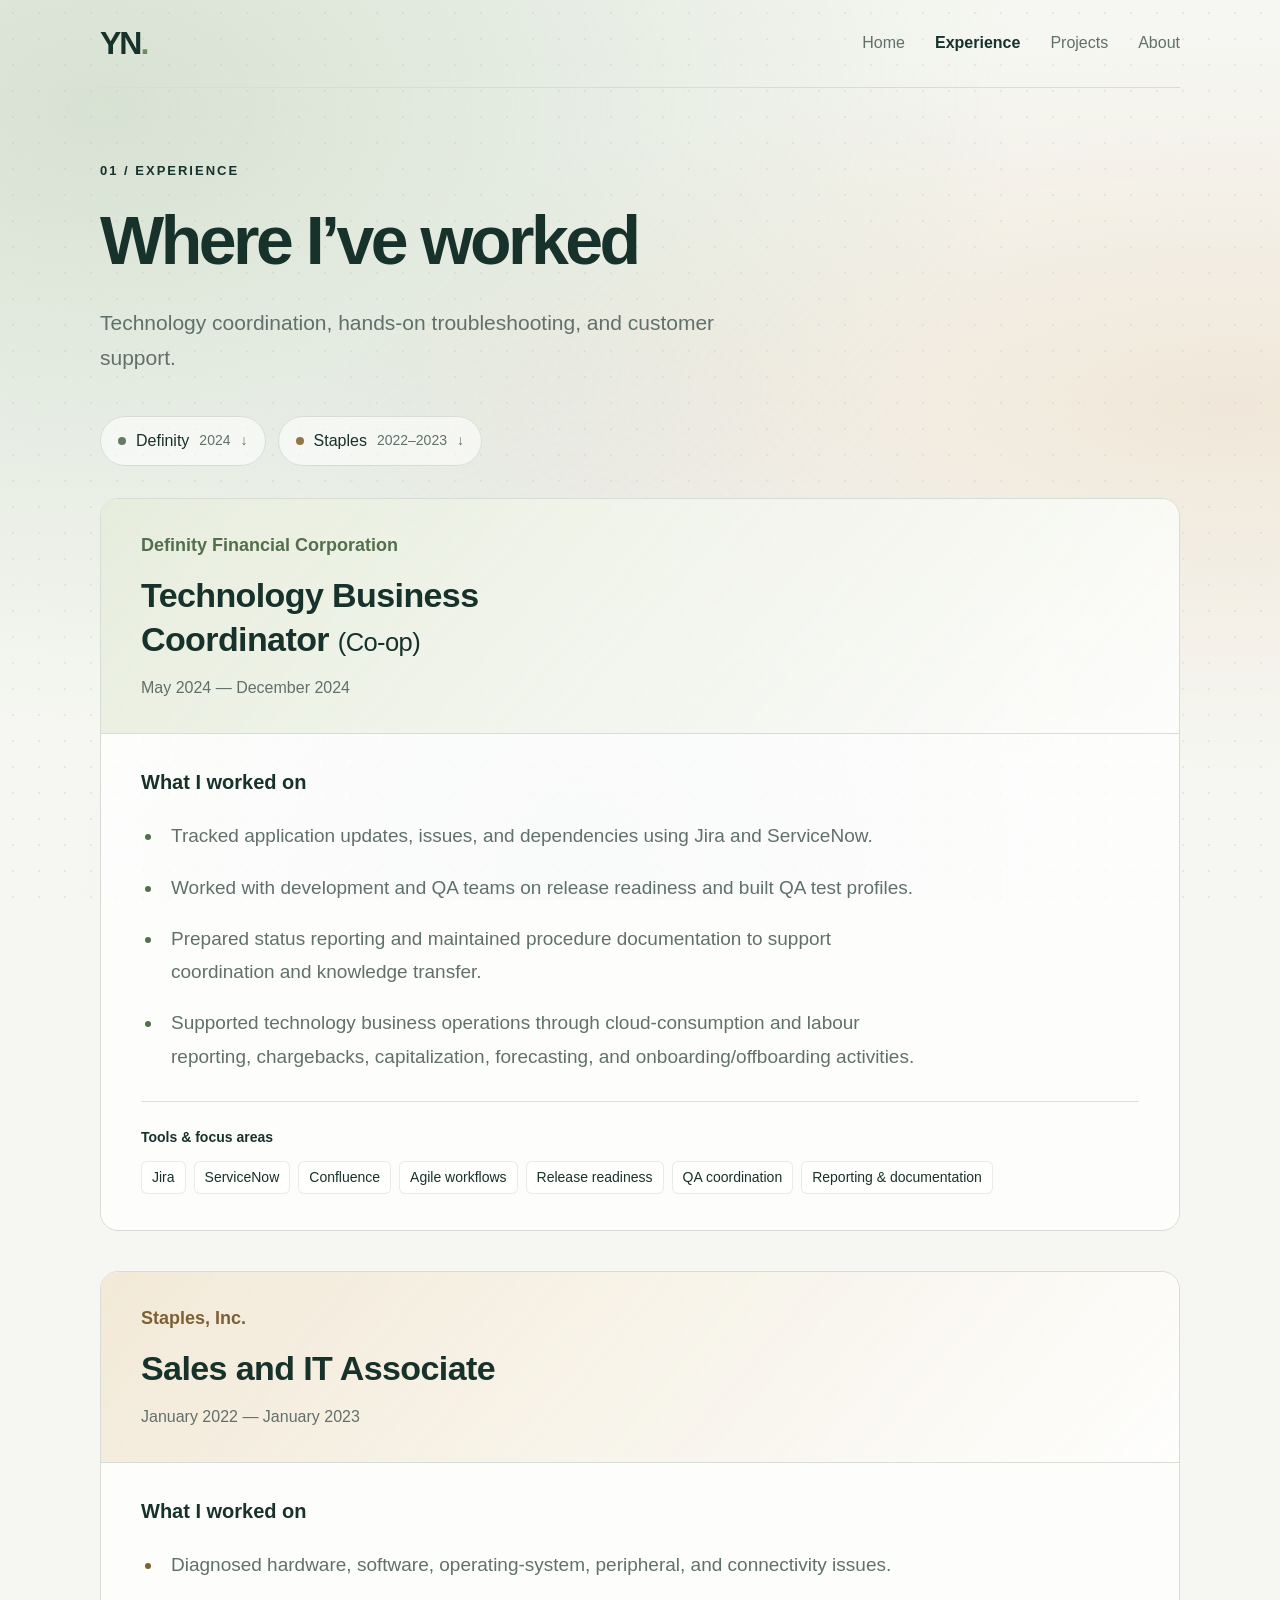
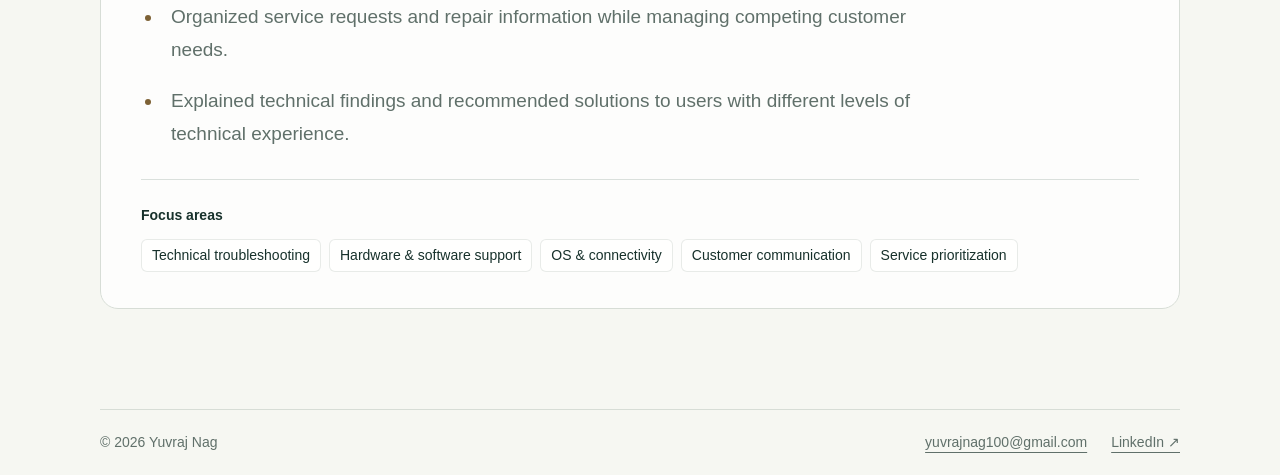
==== experience.html @ 5edb72cf "Add portfolio files" ====
<!doctype html>
<html lang="en"><head><meta charset="utf-8"><meta name="viewport" content="width=device-width,initial-scale=1"><meta name="description" content="Technology and customer support experience of Yuvraj Nag."><title>Experience | Yuvraj Nag</title><link rel="stylesheet" href="./styles.css"></head>
<body><a class="skip" href="#main">Skip to content</a><header class="site-header wrap"><a class="brand" href="./index.html" aria-label="Yuvraj Nag home">YN<span>.</span></a><nav aria-label="Main navigation"><a href="./index.html">Home</a><a class="active" href="./experience.html" aria-current="page">Experience</a><a href="./projects.html">Projects</a><a href="./about.html">About</a></nav></header>
<main id="main" class="wrap page-main"><header class="page-heading"><p class="eyebrow">01 / EXPERIENCE</p><h1>Where I’ve worked</h1><p>Technology coordination, hands-on troubleshooting, and customer support.</p></header>

<nav class="experience-jump" aria-label="Jump to a role">
  <a href="#definity"><span class="experience-jump-dot" aria-hidden="true"></span>Definity <span>2024</span><span aria-hidden="true">↓</span></a>
  <a href="#staples"><span class="experience-jump-dot" aria-hidden="true"></span>Staples <span>2022–2023</span><span aria-hidden="true">↓</span></a>
</nav>
<section class="experience-stack" aria-label="Work experience">
  <article id="definity" class="role-card experience-definity" aria-labelledby="definity-title"><header class="role-header"><p class="role-company">Definity Financial Corporation</p><h2 id="definity-title">Technology Business Coordinator <span>(Co-op)</span></h2><p class="role-period"><time datetime="2024-05">May 2024</time> — <time datetime="2024-12">December 2024</time></p></header><div class="role-body"><h3>What I worked on</h3><ul class="role-duties"><li>Tracked application updates, issues, and dependencies using Jira and ServiceNow.</li>
<li>Worked with development and QA teams on release readiness and built QA test profiles.</li>
<li>Prepared status reporting and maintained procedure documentation to support coordination and knowledge transfer.</li>
<li>Supported technology business operations through cloud-consumption and labour reporting, chargebacks, capitalization, forecasting, and onboarding/offboarding activities.</li></ul><div class="experience-tools"><h3>Tools &amp; focus areas</h3><ul><li>Jira</li><li>ServiceNow</li><li>Confluence</li><li>Agile workflows</li><li>Release readiness</li><li>QA coordination</li><li>Reporting &amp; documentation</li></ul></div></div></article>
  <article id="staples" class="role-card experience-staples" aria-labelledby="staples-title"><header class="role-header"><p class="role-company">Staples, Inc.</p><h2 id="staples-title">Sales and IT Associate</h2><p class="role-period"><time datetime="2022-01">January 2022</time> — <time datetime="2023-01">January 2023</time></p></header><div class="role-body"><h3>What I worked on</h3><ul class="role-duties"><li>Diagnosed hardware, software, operating-system, peripheral, and connectivity issues.</li>
<li>Organized service requests and repair information while managing competing customer needs.</li>
<li>Explained technical findings and recommended solutions to users with different levels of technical experience.</li></ul><div class="experience-tools"><h3>Focus areas</h3><ul><li>Technical troubleshooting</li><li>Hardware &amp; software support</li><li>OS &amp; connectivity</li><li>Customer communication</li><li>Service prioritization</li></ul></div></div></article>
</section></main><footer class="site-footer wrap"><span>© 2026 Yuvraj Nag</span><div class="footer-contact"><a href="mailto:yuvrajnag100@gmail.com">yuvrajnag100@gmail.com</a><a href="https://www.linkedin.com/in/yuvraj-nag-0785a8213/">LinkedIn <span aria-hidden="true">↗</span></a></div></footer></body></html>
---- styles.css ----
:root{--paper:#f6f7f2;--ink:#17312b;--muted:#60706a;--line:#d7ddd6;--accent:#6e8b62;--max:1080px}*{box-sizing:border-box}html{scroll-behavior:smooth}body{margin:0;background:var(--paper);color:var(--ink);font-family:Arial,Helvetica,sans-serif;font-size:19px;line-height:1.65}a{color:inherit;text-underline-offset:5px}.wrap{width:min(100% - 48px,var(--max));margin-inline:auto}.skip{position:absolute;top:-100px;left:16px;background:#fff;padding:10px;z-index:10}.skip:focus{top:12px}:focus-visible{outline:3px solid #75965f;outline-offset:4px}.site-header{height:88px;display:flex;align-items:center;justify-content:space-between;border-bottom:1px solid var(--line)}.brand{font-size:32px;font-weight:800;letter-spacing:-2px;text-decoration:none}.brand span{color:var(--accent)}nav{display:flex;gap:30px;font-size:16px}nav a{text-decoration:none;color:var(--muted)}nav a:hover,nav a.active{color:var(--ink)}nav a.active{font-weight:700}.eyebrow{font-size:13px;line-height:1.4;font-weight:700;letter-spacing:2px;margin:0 0 22px}.home-main{min-height:calc(100vh - 154px);display:grid;grid-template-columns:minmax(0,1.2fr) minmax(0,1fr);gap:64px;align-items:center;padding-top:70px;padding-bottom:70px}.home-intro h1,.page-heading h1{font-size:clamp(44px,6vw,72px);line-height:1.02;letter-spacing:-3.5px;margin:0 0 28px}.lead{max-width:590px;font-size:21px;color:var(--muted)}.availability{font-size:15px;color:var(--muted);margin-top:34px}.availability span{color:var(--accent);margin-right:5px}.home-links{border-top:1px solid var(--line)}.home-link{display:grid;grid-template-columns:34px 1fr auto;gap:18px;align-items:center;padding:26px 4px;border-bottom:1px solid var(--line);text-decoration:none;transition:padding .18s ease,background .18s ease}.home-link:hover{padding-left:14px;background:rgba(255,255,255,.45)}.home-link strong{display:block;font-size:30px;letter-spacing:-.5px}.link-number{display:block;color:var(--muted);font-size:14px}.arrow{font-size:20px}.site-footer{min-height:66px;display:flex;align-items:center;justify-content:space-between;border-top:1px solid var(--line);font-size:14px;color:var(--muted)}.page-main{padding-top:74px;padding-bottom:100px}.page-heading{max-width:760px;margin-bottom:70px}.page-heading>p:not(.eyebrow){color:var(--muted);font-size:21px;max-width:680px}.page-heading h1{font-size:clamp(46px,5.5vw,68px)}.project-list,.timeline{border-top:1px solid var(--line)}.project-row{display:grid;grid-template-columns:260px minmax(0,1fr);gap:55px;padding:38px 0;border-bottom:1px solid var(--line)}.project-meta{display:flex;flex-direction:column;align-items:flex-start;gap:14px}.tag{font-size:12px;font-weight:700;letter-spacing:1px;border:1px solid #bdc8bb;padding:4px 7px;border-radius:3px}.date{font-size:14px;color:var(--muted)}.project-copy{max-width:690px}.project-copy h2,.job h2{font-size:32px;line-height:1.2;letter-spacing:-.8px;margin:0 0 5px}.subtitle{font-size:15px;color:var(--muted);margin:0 0 16px}.project-copy>p:not(.subtitle):not(.tools),.job>div:last-child{color:var(--muted)}.tools{font-size:14px;color:#496447;margin-top:22px}.metrics{display:flex;gap:55px;margin:25px 0}.metrics strong{display:block;font-size:30px;line-height:1.2}.metrics span{display:block;font-size:13px;color:var(--muted)}details{border-top:1px solid var(--line);padding-top:14px;margin-top:22px}summary{display:flex;justify-content:space-between;cursor:pointer;list-style:none;font-size:15px;font-weight:700}summary::-webkit-details-marker{display:none}details[open] summary span{transform:rotate(45deg)}.detail{padding-top:8px;color:var(--muted);font-size:17px}.detail h3{font-size:16px;color:var(--ink);margin:18px 0 4px}.job{display:grid;grid-template-columns:1fr 1.5fr;gap:70px;padding:38px 0;border-bottom:1px solid var(--line)}.job p{margin-top:0}.job ul{padding-left:18px;margin-top:0}.job li{margin-bottom:10px}.about-grid{display:grid;grid-template-columns:1fr 1fr;gap:80px;padding:38px 0 80px;border-top:1px solid var(--line)}.about-grid h2{font-size:30px;margin-top:0}.about-grid p{color:var(--muted)}.skill-groups>div{padding:0 0 18px;margin-bottom:18px;border-bottom:1px solid var(--line)}.skill-groups h3{font-size:15px;text-transform:uppercase;letter-spacing:1px;margin:0 0 5px}.skill-groups p{margin:0}.contact-panel{background:var(--ink);color:var(--paper);padding:44px;border-radius:10px}.contact-panel h2{font-size:34px;letter-spacing:-1px;margin:0 0 8px}.contact-panel>p:not(.eyebrow){color:#cbd7d1}.contact-links{display:flex;align-items:center;gap:24px;margin-top:24px}.button{display:inline-block;background:#c9eb96;color:var(--ink);font-size:16px;font-weight:700;text-decoration:none;padding:12px 18px;border-radius:5px}
@media(max-width:900px){.wrap{width:min(100% - 36px,var(--max))}.site-header{min-height:88px;height:auto;gap:16px;flex-wrap:wrap;padding-block:16px}nav{gap:17px;font-size:15px}.home-main{grid-template-columns:1fr;gap:52px;align-content:center;padding-top:52px;padding-bottom:60px}.home-intro h1,.page-heading h1{font-size:45px;letter-spacing:-2.3px}.lead{font-size:19px}.page-main{padding-top:52px;padding-bottom:70px}.page-heading{margin-bottom:46px}.project-row,.job,.about-grid{grid-template-columns:1fr;gap:22px}.project-row,.job{padding:30px 0}.project-meta{flex-direction:row;flex-wrap:wrap;justify-content:space-between;align-items:center}.about-grid{gap:35px;padding-bottom:55px}.contact-panel{padding:30px}.site-footer{flex-wrap:wrap;gap:12px;padding-top:20px;padding-bottom:20px}}
@media(max-width:430px){nav{gap:14px;font-size:15px;flex-wrap:wrap}.brand{font-size:28px}.home-intro h1,.page-heading h1{font-size:39px}.home-link{grid-template-columns:26px 1fr auto;gap:11px}.home-link strong{font-size:26px}.contact-links{align-items:flex-start;flex-direction:column}.metrics{gap:30px;flex-wrap:wrap}}@media(prefers-reduced-motion:reduce){html{scroll-behavior:auto}.home-link{transition:none}}

/* Short introduction and readable text at every screen size. */
.home-intro h1{font-size:clamp(48px,5.7vw,72px);letter-spacing:-2.5px;line-height:1.08;overflow-wrap:normal}
.intro-label{font-size:22px;font-weight:600;letter-spacing:-.3px;margin:32px 0 10px}
.home-intro .lead{margin-top:0}
.home-link{padding-block:30px}
.home-link>span:nth-child(2){min-width:0}

.site-footer{gap:16px;flex-wrap:wrap;padding-block:20px}
.site-footer a{overflow-wrap:anywhere}
.project-copy,.job>div,.about-grid>div{min-width:0}
.project-copy h2,.job h2{overflow-wrap:anywhere}
.page-heading h1{line-height:1.12}
@media(max-width:430px){.home-intro h1{font-size:48px;letter-spacing:-2px}.home-main{gap:40px}.lead{font-size:20px}.page-heading h1{font-size:42px}.home-link strong{font-size:28px}.project-copy h2,.job h2{font-size:28px}}

/* A quiet wash of colour with a light dotted texture. No image downloads. */
body{
  isolation:isolate;
  background-color:var(--paper);
}
body::before{
  content:"";
  position:fixed;
  inset:0;
  z-index:-1;
  pointer-events:none;
  background:
    radial-gradient(ellipse at 8% 12%,rgba(155,185,151,.34),transparent 55%),
    radial-gradient(ellipse at 96% 45%,rgba(228,195,160,.30),transparent 52%),
    radial-gradient(ellipse at 45% 100%,rgba(181,192,212,.23),transparent 50%),
    radial-gradient(circle,rgba(58,86,65,.09) .7px,transparent .9px);
  background-size:auto,auto,auto,26px 26px;
}
.home-links{border-top-color:rgba(74,103,78,.23)}
.home-link{
  grid-template-columns:62px minmax(0,1fr) auto;
  gap:20px;
  padding:32px 12px;
  border-bottom-color:rgba(74,103,78,.23);
  transition:background .18s ease;
}
.home-link:hover,.home-link:focus-visible{
  padding-left:12px;
  background:rgba(255,255,255,.48);
}
.link-number{
  font-size:44px;
  font-weight:400;
  font-variant-numeric:tabular-nums;
  line-height:1;
  letter-spacing:-2px;
  color:#647b63;
}
.home-link .arrow{font-size:26px;color:#647b63}
@media(max-width:430px){
  .home-link{grid-template-columns:44px minmax(0,1fr) auto;gap:12px;padding:28px 4px}
  .home-link:hover,.home-link:focus-visible{padding-left:4px}
  .link-number{font-size:34px;letter-spacing:-1.5px}
  .home-link .arrow{font-size:23px}
}
@media(prefers-reduced-motion:reduce){.home-link{transition:none}}
@media print{body::before{display:none}}

/* Small, responsive interactions; all movement is opt-in to motion preferences. */
.home-link{position:relative;border-radius:8px}
.brand,nav a,.contact-links>a,.site-footer a{display:inline-block}
summary{border-radius:4px}
@media(prefers-reduced-motion:no-preference){
  .home-link,.button{
    transition:transform 380ms cubic-bezier(.2,1.65,.4,1),
      box-shadow 240ms ease,background 180ms ease;
  }
  .brand,nav a,.contact-links>a:not(.button),.site-footer a,summary{
    transition:transform 300ms cubic-bezier(.2,1.6,.4,1),color 180ms ease;
  }
  .home-link .link-number,.home-link .arrow{
    transition:transform 420ms cubic-bezier(.2,1.7,.4,1);
  }
  summary span{
    display:inline-block;
    transition:transform 350ms cubic-bezier(.2,1.6,.4,1);
  }
  .home-link:focus-visible,.button:focus-visible{
    transform:translateY(-3px);
    box-shadow:0 10px 24px rgba(23,49,43,.10);
  }
  @media(hover:hover) and (pointer:fine){
    .home-link:hover{
      transform:translateY(-4px);
      box-shadow:0 12px 28px rgba(23,49,43,.10);
      z-index:1;
    }
    .home-link:hover .link-number{transform:translateY(-2px) rotate(-5deg)}
    .home-link:hover .arrow{transform:translate(3px,-3px)}
    .button:hover{
      transform:translateY(-3px) scale(1.025);
      box-shadow:0 8px 20px rgba(23,49,43,.15);
    }
    .brand:hover{transform:rotate(-5deg) scale(1.06)}
    nav a:hover,.contact-links>a:not(.button):hover,.site-footer a:hover{
      transform:translateY(-2px);
    }
    summary:hover{transform:translateX(3px)}
  }
  /* Press feedback also works on touchscreens, without delaying navigation. */
  .home-link:active,.button:active{
    transform:translateY(1px) scale(.98);
    box-shadow:0 2px 6px rgba(23,49,43,.08);
    transition-duration:80ms;
    transition-timing-function:ease-out;
  }
  .brand:active,nav a:active,.contact-links>a:not(.button):active,.site-footer a:active,summary:active{
    transform:scale(.97);
    transition-duration:80ms;
  }
  .home-link:active .link-number,.home-link:active .arrow{transform:none}
  details[open] .detail{animation:detail-reveal 320ms cubic-bezier(.2,1.25,.4,1)}
  @keyframes detail-reveal{
    from{opacity:0;transform:translateY(-5px)}
    to{opacity:1;transform:translateY(0)}
  }
}

/* Project overview and individual project pages. */
.project-main{padding-bottom:80px}
.project-switcher{position:sticky;top:0;z-index:4;display:flex;flex-wrap:wrap;gap:8px;padding:18px 0;background:rgba(246,247,242,.97);border-bottom:1px solid var(--line)}
.project-switcher a{padding:9px 14px;border-radius:24px;font-size:15px;color:var(--ink);white-space:nowrap;text-decoration:none}
.project-switcher a:hover{background:#e3e9de}
.project-switcher a[aria-current="page"]{background:var(--ink);color:var(--paper);font-weight:600}
.project-overview-heading{padding:54px 0 34px;max-width:850px}
.project-overview-heading h1{font-size:clamp(38px,5vw,64px);line-height:1.12;letter-spacing:-2px;margin:0 0 20px}
.project-overview-heading>p:last-child{color:var(--muted);font-size:21px;margin:0}
.project-gallery{display:grid;grid-template-columns:repeat(2,minmax(0,1fr));gap:20px}
.theme-0{--project-tint:#e7eddd;--project-accent:#53704c}
.theme-1{--project-tint:#f2e9d7;--project-accent:#7d6135}
.theme-2{--project-tint:#e0eae9;--project-accent:#3d6d66}
.theme-3{--project-tint:#e8e4ef;--project-accent:#6e5a83}
.theme-4{--project-tint:#e0eaf0;--project-accent:#416c82}
.project-tile{display:flex;flex-direction:column;min-width:0;padding:26px;border:1px solid rgba(65,89,73,.17);border-radius:16px;background:linear-gradient(145deg,var(--project-tint),rgba(255,255,255,.76));text-decoration:none;color:var(--ink)}
.tile-top{display:flex;align-items:center;gap:16px;margin-bottom:25px}
.tile-number{font-size:38px;line-height:1;letter-spacing:-1.5px;color:var(--project-accent)}
.tile-category{font-size:14px;line-height:1.4}
.tile-arrow{margin-left:auto;font-size:26px;color:var(--project-accent)}
.project-tile h2{font-size:28px;line-height:1.2;letter-spacing:-.7px;margin:0}
.project-tile>p{font-size:18px;color:var(--muted);line-height:1.6;margin:16px 0 26px}
.tile-bottom{display:flex;flex-wrap:wrap;align-items:center;justify-content:space-between;gap:12px;margin-top:auto;padding-top:18px;border-top:1px solid rgba(65,89,73,.17);font-size:14px}
.tile-open{font-weight:600;white-space:nowrap}
.case-heading{padding:48px 0 36px}
.case-meta{display:flex;flex-wrap:wrap;justify-content:space-between;gap:12px;font-size:15px;color:var(--muted);margin-bottom:26px}
.case-heading h1{max-width:950px;font-size:clamp(34px,4.7vw,58px);line-height:1.13;letter-spacing:-1.8px;margin:0 0 15px}
.case-subtitle{font-size:17px;color:var(--project-accent);margin:0 0 20px}
.case-lead{font-size:22px;max-width:800px;color:var(--muted);line-height:1.6}
.project-chips{list-style:none;display:flex;flex-wrap:wrap;gap:8px;padding:0;margin:24px 0 0}
.project-chips li{font-size:14px;background:var(--project-tint);border-radius:6px;padding:6px 12px;color:var(--ink)}
.case-layout{display:grid;grid-template-columns:minmax(0,1.3fr) minmax(0,1fr);gap:48px;align-items:start;border-top:1px solid var(--line);padding-top:34px}
.case-story h2,.case-result h2,.case-takeaway h2{font-size:24px;letter-spacing:-.4px;margin:0 0 12px}
.case-story p,.case-story li,.case-result>p:not(.result-highlight):not(.eyebrow),.case-takeaway p{color:var(--muted)}
.case-story p{margin:0 0 32px}.case-story ul{padding-left:22px;margin:0}.case-story li{padding-left:3px;margin-bottom:14px}
.case-result{background:var(--project-tint);border-radius:16px;padding:28px;border:1px solid rgba(65,89,73,.12)}
.result-highlight{font-size:clamp(26px,3vw,38px);line-height:1.2;letter-spacing:-1px;margin:0 0 12px;color:var(--ink);font-weight:600}
.result-caption{font-size:15px;margin:0}.result-divider{border-top:1px solid rgba(65,89,73,.2);margin:26px 0}
.case-result>p:last-child{font-size:17px;margin-bottom:0}
.case-takeaway{margin-top:40px;border-left:3px solid var(--project-accent);padding:4px 0 4px 24px;max-width:850px}.case-takeaway p{margin:0}
.project-pagination{display:grid;grid-template-columns:repeat(2,minmax(0,1fr));gap:24px;border-top:1px solid var(--line);padding-top:24px;margin-top:50px}
.project-pagination a{display:flex;flex-direction:column;gap:8px;padding:14px;border-radius:8px;text-decoration:none;min-width:0}
.project-pagination a:last-child{text-align:right}.project-pagination span{font-size:14px;color:var(--muted)}.project-pagination strong{font-size:18px;line-height:1.4;font-weight:500}.project-pagination a:hover{background:rgba(255,255,255,.5)}
@media(max-width:700px){.project-gallery,.case-layout{grid-template-columns:1fr}.case-layout{gap:28px}.project-switcher{gap:4px;padding:12px 0}.project-switcher a{font-size:14px;padding:7px 10px}.project-overview-heading{padding-top:34px}.case-heading{padding-top:32px}.case-heading h1{letter-spacing:-1px}.case-lead{font-size:20px}.case-result{padding:24px}.project-pagination{gap:8px}.project-pagination a{padding:8px}.project-pagination strong{font-size:16px}}
@media(prefers-reduced-motion:no-preference){
 .project-tile,.project-pagination a{transition:transform 350ms cubic-bezier(.2,1.4,.4,1),box-shadow 200ms ease}
 .tile-arrow{transition:transform 350ms cubic-bezier(.2,1.4,.4,1)}
 @media(hover:hover) and (pointer:fine){.project-tile:hover{transform:translateY(-4px);box-shadow:0 12px 28px rgba(23,49,43,.10)}.project-tile:hover .tile-arrow{transform:translate(3px,-3px)}}
 .project-tile:active{transform:scale(.985)}
 @view-transition{navigation:auto}
 ::view-transition-old(root){animation:project-fade-out 120ms ease both}
 ::view-transition-new(root){animation:project-fade-in 180ms ease both}
 @keyframes project-fade-out{to{opacity:0}}
 @keyframes project-fade-in{from{opacity:0;transform:translateY(4px)}to{opacity:1;transform:none}}
}
@media print{.project-switcher,.project-pagination{display:none}}

/* Figures extracted from the Design III report at their original resolution. */
.rover-models{padding:0 0 38px}
.rover-section-heading h2{font-size:28px;letter-spacing:-.5px;margin:0 0 8px}
.rover-section-heading>p{color:var(--muted);margin:0 0 22px;font-size:18px}
.rover-image-grid{display:grid;grid-template-columns:repeat(2,minmax(0,1fr));gap:24px}
.rover-image-grid figure{margin:0;min-width:0;border:1px solid var(--line);border-radius:12px;overflow:hidden;background:rgba(255,255,255,.65)}
.rover-image-grid figure>a{display:flex;justify-content:center;background:#edf0f3}
.rover-image-grid img{display:block;width:100%;max-width:479px;height:auto;object-fit:contain}
.rover-image-grid figcaption{padding:16px 20px;font-size:15px}
.rover-image-grid figcaption strong,.rover-image-grid figcaption span{display:block}
.rover-image-grid figcaption span{color:var(--muted);margin-top:4px}
.rover-tile-image{display:block;width:100%;max-width:479px;height:auto;margin:0 auto 22px;border-radius:8px}
.rover-source-note{margin-top:34px;padding-top:24px;border-top:1px solid var(--line)}
.rover-source-note h2{font-size:22px;margin:0 0 8px}
.rover-source-note>p{color:var(--muted);font-size:17px}
.rover-source-note .rover-source{font-size:14px;max-width:880px}
@media(max-width:700px){.rover-image-grid{grid-template-columns:1fr}.rover-section-heading h2{font-size:25px}}

/* Report-backed housing results and original appendix figures. */
.housing-results,.housing-figures,.housing-scope{margin-top:40px;padding-top:28px;border-top:1px solid var(--line)}
.housing-results h2,.housing-figures h2,.housing-scope h2{font-size:26px;letter-spacing:-.5px;margin:0 0 20px}
.housing-table-wrap{overflow-x:auto;border:1px solid var(--line);border-radius:12px;background:rgba(255,255,255,.65)}
.housing-table-wrap table{border-collapse:collapse;width:100%;font-size:16px}
.housing-table-wrap caption{text-align:left;padding:18px;color:var(--muted);font-size:14px}
.housing-table-wrap th,.housing-table-wrap td{padding:16px;text-align:right;border-top:1px solid var(--line);white-space:nowrap}
.housing-table-wrap th:first-child{text-align:left;white-space:normal;min-width:180px}
.housing-table-wrap thead{background:#edf1e7}.housing-table-wrap tbody th{font-weight:500}
.housing-ann-row{background:#e3ebd8}
.housing-note{font-size:14px;color:var(--muted)}
.housing-figures figure{margin:0 0 26px;padding:20px;background:rgba(255,255,255,.78);border:1px solid var(--line);border-radius:12px}
.housing-figures figure>a{display:block;max-width:798px;margin:auto}
.housing-figures img{display:block;width:100%;height:auto}
.housing-figures figcaption{max-width:798px;margin:18px auto 0;font-size:16px}
.housing-figures figcaption strong,.housing-figures figcaption span{display:block}
.housing-figures figcaption span{color:var(--muted);margin-top:6px}
.housing-tile-image{display:block;width:100%;height:auto;border-radius:8px;margin:0 0 22px}
.housing-scope>p{color:var(--muted)}
@media(max-width:700px){.housing-figures figure{padding:12px}.housing-table-wrap th,.housing-table-wrap td{padding:12px}.housing-results h2,.housing-figures h2,.housing-scope h2{font-size:24px}}

/* Experience: a shared card layout with a distinct identity for each role. */
.experience-jump{display:flex;flex-wrap:wrap;gap:12px;margin:-30px 0 32px}
.experience-jump a{display:inline-flex;align-items:center;gap:10px;padding:11px 17px;border:1px solid var(--line);border-radius:28px;background:rgba(255,255,255,.58);font-size:16px;color:var(--ink);text-decoration:none}
.experience-jump a>span:not(.experience-jump-dot){font-size:14px;color:var(--muted)}
.experience-jump-dot{width:8px;height:8px;border-radius:50%;background:#647b63;flex-shrink:0}
.experience-jump a:last-child .experience-jump-dot{background:#94754a}
.experience-jump a:hover{background:#edf1e7}
.experience-stack{display:grid;gap:32px}
.experience-definity{--role-tint:#e7eddd;--role-accent:#53704c}
.experience-staples{--role-tint:#f2e9d7;--role-accent:#7d6135}
.experience-card{display:grid;grid-template-columns:minmax(0,1fr) minmax(0,1.5fr);border:1px solid rgba(65,89,73,.18);border-radius:18px;background:rgba(255,255,255,.7);box-shadow:0 6px 22px rgba(23,49,43,.025);scroll-margin-top:24px}
.experience-identity{padding:32px;background:linear-gradient(155deg,var(--role-tint),rgba(255,255,255,.24));border-radius:17px 0 0 17px;border-right:1px solid rgba(65,89,73,.13);min-width:0}
.experience-card-top{display:flex;align-items:center;gap:18px;margin-bottom:32px}
.experience-number{font-size:42px;line-height:1;letter-spacing:-1.5px;font-variant-numeric:tabular-nums;color:var(--role-accent)}
.experience-sector{font-size:14px;color:var(--role-accent);line-height:1.4}
.experience-identity h2{font-size:38px;letter-spacing:-1px;line-height:1.15;margin:0 0 24px}
.experience-identity h2 span{display:block;font-size:17px;font-weight:400;letter-spacing:0;margin-top:7px}
.experience-role{font-size:22px;font-weight:600;line-height:1.4;margin:0 0 18px}
.experience-role>span{font-weight:400;white-space:nowrap}
.experience-period{display:flex;flex-wrap:wrap;gap:5px;font-size:15px;color:var(--muted);margin:0 0 24px}
.experience-context{font-size:17px;line-height:1.65;color:var(--muted)}
.experience-tools{border-top:1px solid rgba(65,89,73,.18);padding-top:22px;margin-top:28px}
.experience-tools h3{font-size:14px;font-weight:600;margin:0 0 12px}
.experience-tools ul{display:flex;flex-wrap:wrap;gap:8px;list-style:none;padding:0;margin:0}
.experience-tools li{padding:5px 10px;background:rgba(255,255,255,.65);border:1px solid rgba(65,89,73,.12);border-radius:6px;font-size:14px;line-height:1.5}
.experience-work{padding:34px;min-width:0}
.experience-work>h3{font-size:22px;letter-spacing:-.4px;margin:0 0 26px}
.experience-responsibilities{list-style:none;padding:0;margin:0}
.experience-responsibilities>li{position:relative;padding:0 0 22px 24px;margin-bottom:22px;border-bottom:1px solid var(--line)}
.experience-responsibilities>li::before{content:"";position:absolute;left:0;top:9px;width:7px;height:7px;border-radius:50%;background:var(--role-accent)}
.experience-responsibilities>li:last-child{padding-bottom:0;margin-bottom:0;border-bottom:0}
.experience-responsibilities h4{font-size:18px;font-weight:600;margin:0 0 8px;line-height:1.4}
.experience-responsibilities p{font-size:18px;color:var(--muted);margin:0;line-height:1.65}
@media(max-width:800px){
 .experience-card{grid-template-columns:1fr}
 .experience-identity{border-right:0;border-bottom:1px solid rgba(65,89,73,.13);border-radius:17px 17px 0 0}
 .experience-card-top{margin-bottom:24px}
}
@media(max-width:480px){
 .experience-identity,.experience-work{padding:24px}
 .experience-identity h2{font-size:34px}
 .experience-role{font-size:21px}
 .experience-jump{gap:8px;margin-top:-20px}
 .experience-jump a{padding:10px 13px;gap:8px}
}
@media(prefers-reduced-motion:no-preference){
 .experience-jump a{transition:transform 320ms cubic-bezier(.2,1.5,.4,1),background 180ms ease}
 @media(hover:hover) and (pointer:fine){.experience-jump a:hover{transform:translateY(-3px)}}
 .experience-jump a:active{transform:scale(.97)}
}
@media print{.experience-jump{display:none}.experience-card{box-shadow:none;break-inside:avoid}}

/* Spacious project summaries and a single reading order for each role. */
.project-overview{max-width:1160px}
.project-overview .project-gallery{grid-template-columns:1fr;gap:32px}
.project-overview .project-tile{display:grid;grid-template-columns:1fr;padding:36px;gap:36px}
.project-overview .project-tile.has-preview{grid-template-columns:minmax(0,.9fr) minmax(0,1.2fr);align-items:center}
.tile-preview{min-width:0;padding:12px;background:rgba(255,255,255,.65);border:1px solid var(--line);border-radius:12px}
.tile-preview img{display:block;width:100%;height:auto;max-width:none;margin:0;border-radius:5px}
.tile-content{min-width:0}
.tile-content .tile-top{margin-bottom:24px}
.tile-content h2{font-size:32px}
.tile-content>p{font-size:19px;line-height:1.7;color:var(--muted);margin:18px 0 28px;max-width:65ch}
.tile-content .tile-bottom{gap:16px;line-height:1.6}
.bi-figure{margin:0 0 40px;border:1px solid var(--line);border-radius:14px;overflow:hidden;background:rgba(255,255,255,.8)}
.bi-figure>a{display:block;padding:12px}
.bi-figure img{display:block;width:100%;height:auto;border-radius:6px}
.bi-figure figcaption{padding:20px 24px;border-top:1px solid var(--line);font-size:16px;line-height:1.65}
.bi-figure figcaption strong,.bi-figure figcaption span{display:block}
.bi-figure figcaption span{color:var(--muted);margin-top:6px}
.bi-section{margin-top:48px}
.bi-section h2{font-size:28px;margin:0 0 14px;letter-spacing:-.5px}
.bi-section>p{max-width:75ch;margin:0 0 24px;color:var(--muted)}
.experience-stack{gap:40px}
.role-card{border:1px solid var(--line);border-radius:18px;overflow:hidden;background:rgba(255,255,255,.75);scroll-margin-top:24px}
.role-header{padding:32px 40px;background:linear-gradient(130deg,var(--role-tint),rgba(255,255,255,.25));border-bottom:1px solid var(--line)}
.role-company{font-size:18px;font-weight:600;color:var(--role-accent);margin:0 0 12px}
.role-header h2{font-size:clamp(26px,3vw,34px);line-height:1.3;letter-spacing:-.6px;max-width:26ch;margin:0 0 14px}
.role-header h2 span{font-size:.75em;font-weight:400;white-space:nowrap}
.role-period{font-size:16px;color:var(--muted);margin:0}
.role-body{padding:32px 40px 36px}
.role-body>h3{font-size:20px;margin:0 0 20px}
.role-duties{padding-left:22px;margin:0;max-width:75ch}
.role-duties li{padding-left:8px;font-size:19px;line-height:1.75;color:var(--muted);margin:0 0 18px}
.role-duties li:last-child{margin-bottom:0}
.role-duties li::marker{color:var(--role-accent)}
.role-body .experience-tools{margin-top:28px;padding-top:24px}
@media(max-width:760px){
 .project-overview .project-tile,.project-overview .project-tile.has-preview{grid-template-columns:1fr;padding:24px;gap:26px}
 .project-overview .project-gallery{gap:26px}
 .tile-content h2{font-size:28px}
 .role-header,.role-body{padding:26px}
 .bi-figure figcaption{padding:16px}
 .bi-figure>a{padding:6px}
}
@media print{.role-card{break-inside:avoid}}

/* A compact homepage preview, with controls separate from the project link. */
.home-main{min-height:0;row-gap:48px}
.home-social{margin:24px 0 0;font-size:17px}
.home-social a{font-weight:600}
.home-feature{grid-column:1 / -1;min-width:0;border-top:1px solid var(--line);padding-top:28px}
.feature-heading{display:flex;align-items:center;justify-content:space-between;gap:20px;margin-bottom:20px}
.feature-heading h2{font-size:23px;letter-spacing:-.4px;margin:0}
.feature-heading>a{font-size:15px;white-space:nowrap}
.feature-project{display:grid;grid-template-columns:minmax(0,1fr) 260px;gap:36px;align-items:center;padding:26px 30px;background:rgba(255,255,255,.5);border:1px solid var(--line);border-radius:12px;text-decoration:none;min-height:236px}
.feature-copy{min-width:0}
.feature-copy h3{font-size:28px;line-height:1.25;letter-spacing:-.5px;margin:0 0 12px}
.feature-copy>p:not(.feature-tools){font-size:18px;color:var(--muted);line-height:1.6;max-width:54ch;margin:0 0 14px}
.feature-tools{font-size:13px;color:var(--muted);margin:0 0 12px}
.feature-open{font-size:15px;font-weight:600}
.feature-project img{display:block;width:100%;height:164px;object-fit:contain;border-radius:6px;background:rgba(255,255,255,.5)}
.feature-controls{display:flex;align-items:center;justify-content:space-between;gap:18px;margin-top:14px}
.feature-controls[hidden],.feature-slide[hidden]{display:none}
.feature-selectors{display:flex;gap:8px}
.feature-controls button{font:inherit;font-size:14px;min-height:44px;border:1px solid var(--line);border-radius:6px;background:transparent;color:var(--muted);cursor:pointer;padding:8px 12px}
.feature-selectors button{min-width:44px}
.feature-selectors button[aria-pressed="true"]{background:var(--ink);color:var(--paper);border-color:var(--ink)}
.feature-controls button:hover{border-color:var(--ink)}
.about-story{grid-template-columns:minmax(0,1.3fr) minmax(0,1fr);gap:64px}
.about-story p{max-width:65ch}
.about-story .skill-groups{margin-bottom:36px}
.contact-links{flex-wrap:wrap}
@media(max-width:900px){
 .home-main{row-gap:38px}
 .about-story{grid-template-columns:1fr;gap:30px}
}
@media(max-width:600px){
 .feature-project{grid-template-columns:1fr;padding:22px;gap:18px;min-height:0}
 .feature-copy{min-height:225px}
 .feature-project img{height:150px}
 .feature-copy h3{font-size:26px}
 .site-header nav{gap:14px}
}
@media(prefers-reduced-motion:no-preference){
 .feature-project{transition:transform 300ms cubic-bezier(.2,1.4,.4,1),background 180ms ease}
 @media(hover:hover) and (pointer:fine){.feature-project:hover{transform:translateY(-3px);background:rgba(255,255,255,.8)}}
 .feature-project:active{transform:scale(.99)}
}

/* Overlap slides to crossfade without shifting the controls or page. */
.feature-slides{display:grid}
.feature-slide{grid-area:1 / 1;min-width:0;opacity:1;visibility:visible}
.feature-slide .feature-project{height:100%}
.feature-slide[hidden]{display:block;opacity:0;visibility:hidden;pointer-events:none}
@media(prefers-reduced-motion:no-preference){
 .feature-slide{transition:opacity 450ms ease-in-out,visibility 0s linear}
 .feature-slide[hidden]{transition:opacity 450ms ease-in-out,visibility 0s linear 450ms}
}

/* Embedded project: original evidence with readable technical context. */
.embedded-section{margin-top:46px;padding-top:30px;border-top:1px solid var(--line)}
.embedded-section>h2{font-size:28px;letter-spacing:-.5px;margin:0 0 20px}
.embedded-section h3{font-size:22px;line-height:1.35;margin:0 0 16px}
.embedded-section p,.embedded-steps,.embedded-source p{color:var(--muted)}
.embedded-section>p{max-width:78ch;margin:0 0 26px}
.embedded-evidence,.embedded-interface{display:grid;grid-template-columns:minmax(0,1fr) minmax(0,1fr);gap:36px;align-items:start}
.embedded-figure{margin:0;border:1px solid var(--line);border-radius:12px;overflow:hidden;background:rgba(255,255,255,.75);min-width:0}
.embedded-figure>a{display:block;padding:10px}
.embedded-figure img{display:block;width:100%;height:auto}
.embedded-terminal>a{background:#080808;padding:12px}
.embedded-terminal img{max-width:470px;margin:auto}
.embedded-figure figcaption{padding:18px 22px;font-size:15px;line-height:1.6;border-top:1px solid var(--line)}
.embedded-figure figcaption strong,.embedded-figure figcaption span{display:block}
.embedded-figure figcaption span{color:var(--muted);margin-top:6px}
.embedded-output{background:var(--project-tint);border-radius:10px;padding:20px}
.embedded-output>span{display:block;font-size:14px;margin-bottom:10px}
.embedded-output code{color:var(--ink);font-size:clamp(15px,2vw,21px)}
.embedded-note,.embedded-team-note{font-size:16px}
.embedded-table-wrap{overflow-x:auto;border:1px solid var(--line);border-radius:12px;margin-top:28px;background:rgba(255,255,255,.65)}
.embedded-table-wrap table{width:100%;border-collapse:collapse;font-size:16px}
.embedded-table-wrap caption{text-align:left;padding:18px;color:var(--muted);font-size:15px}
.embedded-table-wrap th,.embedded-table-wrap td{text-align:left;padding:16px 20px;border-top:1px solid var(--line)}
.embedded-table-wrap td code{white-space:nowrap}
.embedded-table-wrap thead{background:var(--project-tint)}
.embedded-steps{padding-left:24px;margin:28px 0 0}
.embedded-steps li{padding-left:8px;margin-bottom:16px}
.embedded-steps strong{color:var(--ink)}
.embedded-source{border-top:1px solid var(--line);padding-top:24px;margin-top:36px}
.embedded-source h2{font-size:21px;margin:0 0 12px}
.embedded-source p{font-size:15px;max-width:80ch}
@media(max-width:760px){
 .embedded-evidence,.embedded-interface{grid-template-columns:1fr;gap:26px}
 .embedded-terminal{max-width:494px;margin-inline:auto;width:100%}
 .embedded-table-wrap th,.embedded-table-wrap td{padding:12px}
 .embedded-section>h2{font-size:25px}
}

/* Shared contact footer and home server project. */
.site-footer{gap:20px;padding-block:20px}
.footer-contact{display:flex;flex-wrap:wrap;align-items:center;gap:12px 24px}
.footer-contact a{overflow-wrap:anywhere}
.server-architecture{margin-bottom:40px}
.server-architecture h2,.server-operations h2{font-size:28px;letter-spacing:-.5px;margin:0 0 14px}
.server-architecture>p,.server-operations>p{color:var(--muted);max-width:75ch;margin:0 0 24px}
.server-figure{margin:0;border:1px solid var(--line);border-radius:14px;overflow:hidden;background:rgba(255,255,255,.7)}
.server-figure>a{display:block;padding:20px;background:#f4f7fa}
.server-figure img{display:block;width:100%;height:auto;max-width:980px;margin:auto}
.server-figure figcaption{padding:20px 24px;font-size:16px;line-height:1.65;border-top:1px solid var(--line)}
.server-figure figcaption strong,.server-figure figcaption span{display:block}
.server-figure figcaption span{color:var(--muted);margin-top:6px}
.server-preview{background:#f4f7fa}
.server-operations{border-top:1px solid var(--line);padding-top:30px;margin-top:40px}
.server-operation-grid{display:grid;grid-template-columns:repeat(3,minmax(0,1fr));gap:28px}
.server-operation-grid>div{border-top:3px solid var(--project-accent);padding-top:18px}
.server-operation-grid h3{font-size:21px;line-height:1.35;margin:0 0 12px}
.server-operation-grid p{font-size:18px;color:var(--muted);margin:0}
@media(max-width:760px){.server-operation-grid{grid-template-columns:1fr;gap:24px}.server-figure>a{padding:10px}.server-figure figcaption{padding:16px}.server-architecture h2,.server-operations h2{font-size:25px}.site-footer{align-items:flex-start}}


/* Shared project-scope note: consistent across every case study. */
.project-scope{
  margin-top:40px;
  padding:24px 26px;
  border:1px solid rgba(65,89,73,.16);
  border-radius:12px;
  background:rgba(255,255,255,.46);
  max-width:900px;
}
.project-scope h2{
  font-size:21px;
  letter-spacing:-.3px;
  margin:0 0 9px;
}
.project-scope p{
  color:var(--muted);
  font-size:16px;
  line-height:1.65;
  margin:0;
  max-width:78ch;
}
@media(max-width:700px){
  .project-scope{padding:20px}
}
@media print{
  .project-scope{break-inside:avoid}
}
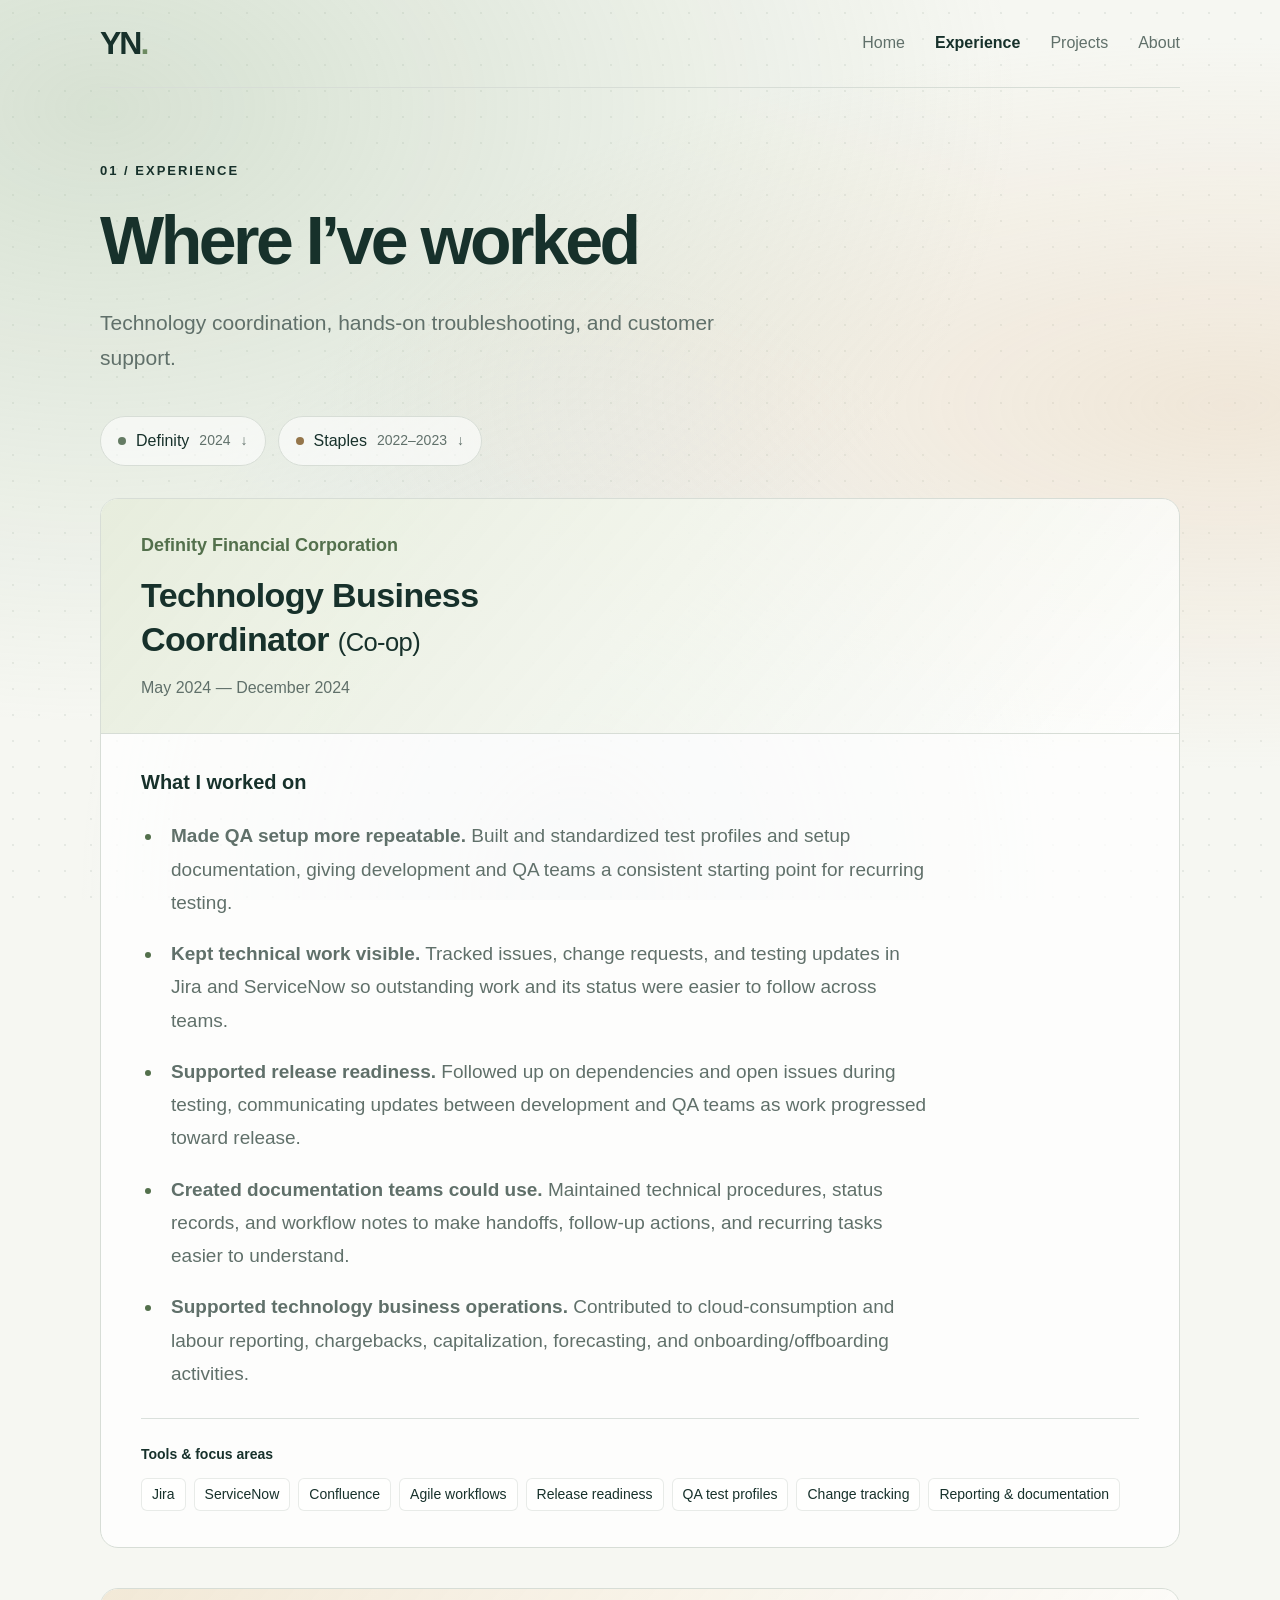
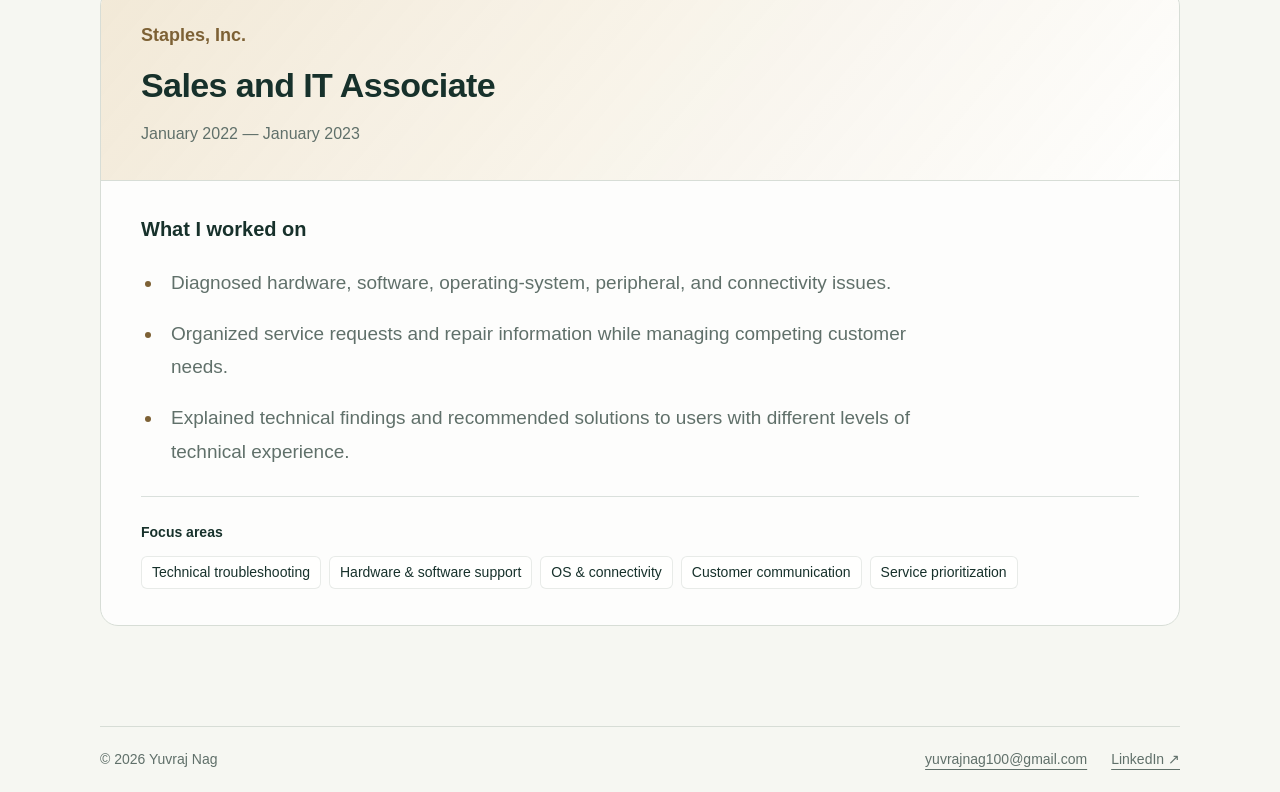
==== commit 5a30e491: "Update Definity experience" ====
--- a/experience.html
+++ b/experience.html
@@ -8,10 +8,13 @@
   <a href="#staples"><span class="experience-jump-dot" aria-hidden="true"></span>Staples <span>2022–2023</span><span aria-hidden="true">↓</span></a>
 </nav>
 <section class="experience-stack" aria-label="Work experience">
-  <article id="definity" class="role-card experience-definity" aria-labelledby="definity-title"><header class="role-header"><p class="role-company">Definity Financial Corporation</p><h2 id="definity-title">Technology Business Coordinator <span>(Co-op)</span></h2><p class="role-period"><time datetime="2024-05">May 2024</time> — <time datetime="2024-12">December 2024</time></p></header><div class="role-body"><h3>What I worked on</h3><ul class="role-duties"><li>Tracked application updates, issues, and dependencies using Jira and ServiceNow.</li>
-<li>Worked with development and QA teams on release readiness and built QA test profiles.</li>
-<li>Prepared status reporting and maintained procedure documentation to support coordination and knowledge transfer.</li>
-<li>Supported technology business operations through cloud-consumption and labour reporting, chargebacks, capitalization, forecasting, and onboarding/offboarding activities.</li></ul><div class="experience-tools"><h3>Tools &amp; focus areas</h3><ul><li>Jira</li><li>ServiceNow</li><li>Confluence</li><li>Agile workflows</li><li>Release readiness</li><li>QA coordination</li><li>Reporting &amp; documentation</li></ul></div></div></article>
+  <article id="definity" class="role-card experience-definity" aria-labelledby="definity-title"><header class="role-header"><p class="role-company">Definity Financial Corporation</p><h2 id="definity-title">Technology Business Coordinator <span>(Co-op)</span></h2><p class="role-period"><time datetime="2024-05">May 2024</time> — <time datetime="2024-12">December 2024</time></p></header><div class="role-body"><h3>What I worked on</h3><ul class="role-duties">
+<li><strong>Made QA setup more repeatable.</strong> Built and standardized test profiles and setup documentation, giving development and QA teams a consistent starting point for recurring testing.</li>
+<li><strong>Kept technical work visible.</strong> Tracked issues, change requests, and testing updates in Jira and ServiceNow so outstanding work and its status were easier to follow across teams.</li>
+<li><strong>Supported release readiness.</strong> Followed up on dependencies and open issues during testing, communicating updates between development and QA teams as work progressed toward release.</li>
+<li><strong>Created documentation teams could use.</strong> Maintained technical procedures, status records, and workflow notes to make handoffs, follow-up actions, and recurring tasks easier to understand.</li>
+<li><strong>Supported technology business operations.</strong> Contributed to cloud-consumption and labour reporting, chargebacks, capitalization, forecasting, and onboarding/offboarding activities.</li>
+</ul><div class="experience-tools"><h3>Tools &amp; focus areas</h3><ul><li>Jira</li><li>ServiceNow</li><li>Confluence</li><li>Agile workflows</li><li>Release readiness</li><li>QA test profiles</li><li>Change tracking</li><li>Reporting &amp; documentation</li></ul></div></div></article>
   <article id="staples" class="role-card experience-staples" aria-labelledby="staples-title"><header class="role-header"><p class="role-company">Staples, Inc.</p><h2 id="staples-title">Sales and IT Associate</h2><p class="role-period"><time datetime="2022-01">January 2022</time> — <time datetime="2023-01">January 2023</time></p></header><div class="role-body"><h3>What I worked on</h3><ul class="role-duties"><li>Diagnosed hardware, software, operating-system, peripheral, and connectivity issues.</li>
 <li>Organized service requests and repair information while managing competing customer needs.</li>
 <li>Explained technical findings and recommended solutions to users with different levels of technical experience.</li></ul><div class="experience-tools"><h3>Focus areas</h3><ul><li>Technical troubleshooting</li><li>Hardware &amp; software support</li><li>OS &amp; connectivity</li><li>Customer communication</li><li>Service prioritization</li></ul></div></div></article>
